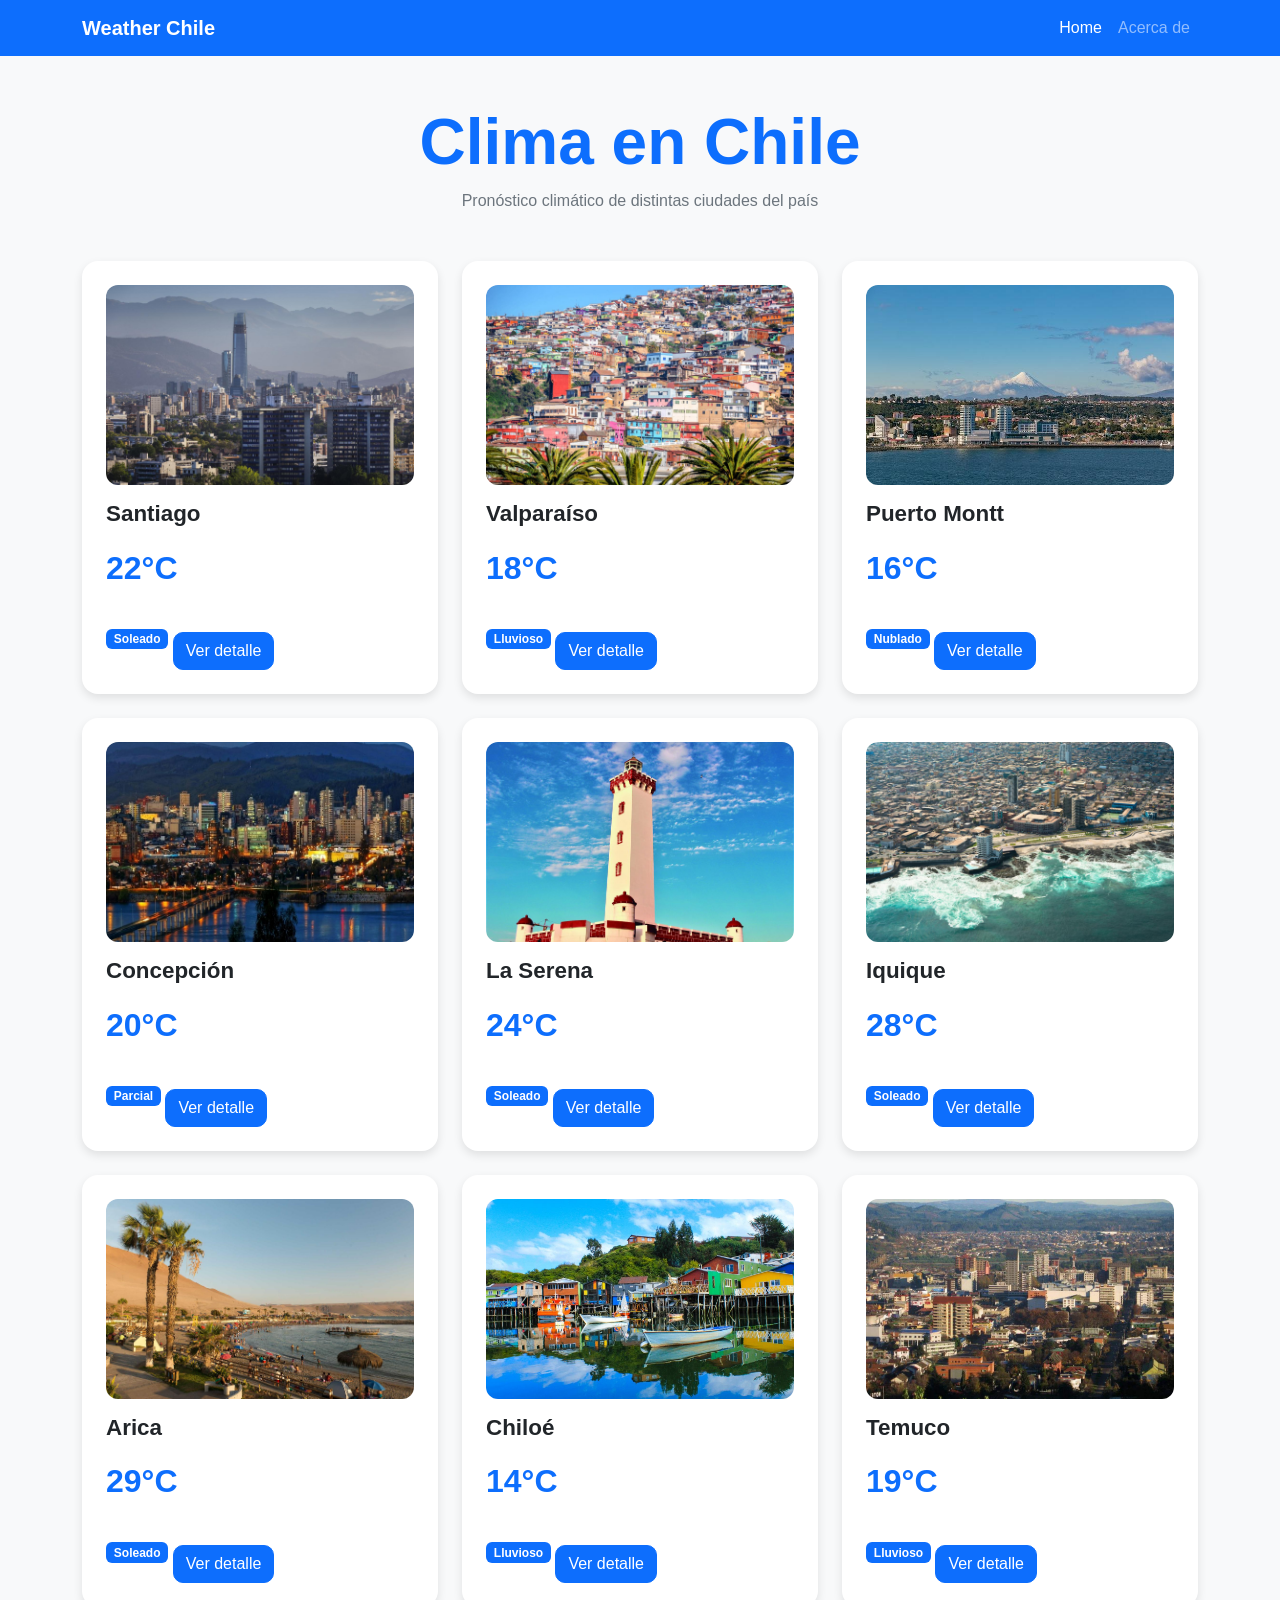
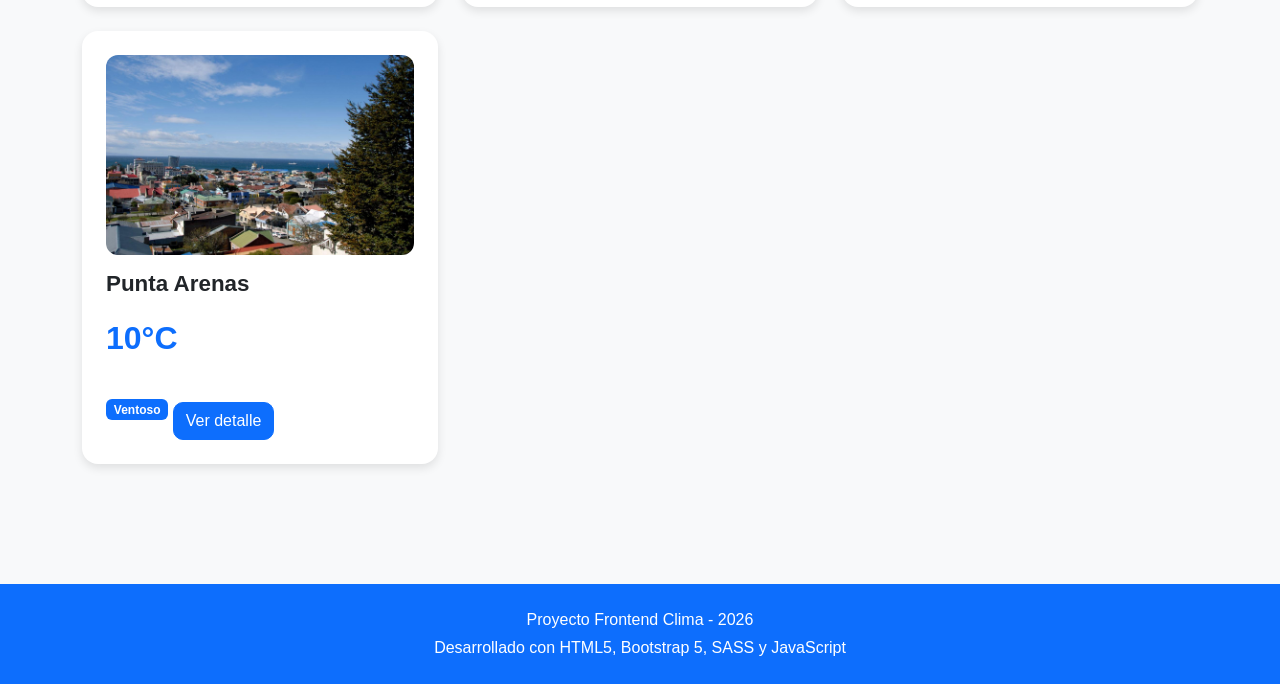
==== index.html @ d23872a9 "refactorizacion interfaz" ====
<!doctype html>
<html lang="es">
    <head>
        <meta charset="UTF-8" />
        <meta name="viewport" content="width=device-width, initial-scale=1.0" />

        <title>Weather Chile App</title>

        <link
            href="https://cdn.jsdelivr.net/npm/bootstrap@5.3.8/dist/css/bootstrap.min.css"
            rel="stylesheet"
            integrity="sha384-sRIl4kxILFvY47J16cr9ZwB07vP4J8+LH7qKQnuqkuIAvNWLzeN8tE5YBujZqJLB"
            crossorigin="anonymous"
        />

        <link rel="stylesheet" href="assets/css/main.css" />
    </head>

    <body class="weather-app">
        <header class="weather-app__header">
            <nav class="navbar navbar-expand-lg navbar-dark bg-primary">
                <div class="container">
                    <a class="navbar-brand fw-bold" href="index.html">
                        Weather Chile
                    </a>

                    <button
                        class="navbar-toggler"
                        type="button"
                        data-bs-toggle="collapse"
                        data-bs-target="#navbarNav"
                    >
                        <span class="navbar-toggler-icon"></span>
                    </button>

                    <div class="collapse navbar-collapse" id="navbarNav">
                        <ul class="navbar-nav ms-auto">
                            <li class="nav-item">
                                <a class="nav-link active" href="index.html">
                                    Home
                                </a>
                            </li>

                            <li class="nav-item">
                                <a class="nav-link" href="about.html">
                                    Acerca de
                                </a>
                            </li>
                        </ul>
                    </div>
                </div>
            </nav>
        </header>

        <main class="weather-app__content container py-5">
            <section class="text-center mb-5">
                <h1 class="weather-app__title display-3">Clima en Chile</h1>

                <p class="weather-app__subtitle">
                    Pronóstico climático de distintas ciudades del país
                </p>
            </section>

            <section>
                <div class="row" id="cities-container"></div>
            </section>
        </main>

        <footer class="weather-app__footer text-center py-4">
            <p class="mb-1">Proyecto Frontend Clima - 2026</p>

            <p class="mb-0">
                Desarrollado con HTML5, Bootstrap 5, SASS y JavaScript
            </p>
        </footer>

        <script src="assets/js/app.js"></script>

        <script
            src="https://cdn.jsdelivr.net/npm/bootstrap@5.3.8/dist/js/bootstrap.bundle.min.js"
            integrity="sha384-FKyoEForCGlyvwx9Hj09JcYn3nv7wiPVlz7YYwJrWVcXK/BmnVDxM+D2scQbITxI"
            crossorigin="anonymous"
        ></script>
    </body>
</html>
---- assets/css/main.css ----
* {
  margin: 0;
  padding: 0;
  box-sizing: border-box;
}

body {
  background-color: #f8f9fa;
  font-family: Arial, Helvetica, sans-serif;
}

.weather-app__title {
  color: #0d6efd;
  font-weight: bold;
}

.weather-app__subtitle {
  color: #6c757d;
}

.weather-app__footer {
  background-color: #0d6efd;
  color: #ffffff;
  margin-top: 3rem;
}

.place-card {
  background-color: #ffffff;
  border-radius: 16px;
  padding: 1.5rem;
  box-shadow: 0 4px 10px rgba(0, 0, 0, 0.1);
  transition: 0.2s;
  height: 100%;
}
.place-card:hover {
  transform: translateY(-5px);
}
.place-card__image {
  width: 100%;
  height: 200px;
  -o-object-fit: cover;
     object-fit: cover;
  border-radius: 12px;
  margin-bottom: 1rem;
}
.place-card__name {
  font-size: 1.4rem;
  font-weight: bold;
  margin-bottom: 1rem;
}
.place-card__temp {
  font-size: 2rem;
  font-weight: bold;
  color: #0d6efd;
}

.weather-button {
  border-radius: 10px;
}

.weather-detail {
  background-color: #ffffff;
  padding: 2rem;
  border-radius: 16px;
  box-shadow: 0 4px 10px rgba(0, 0, 0, 0.1);
}/*# sourceMappingURL=main.css.map */
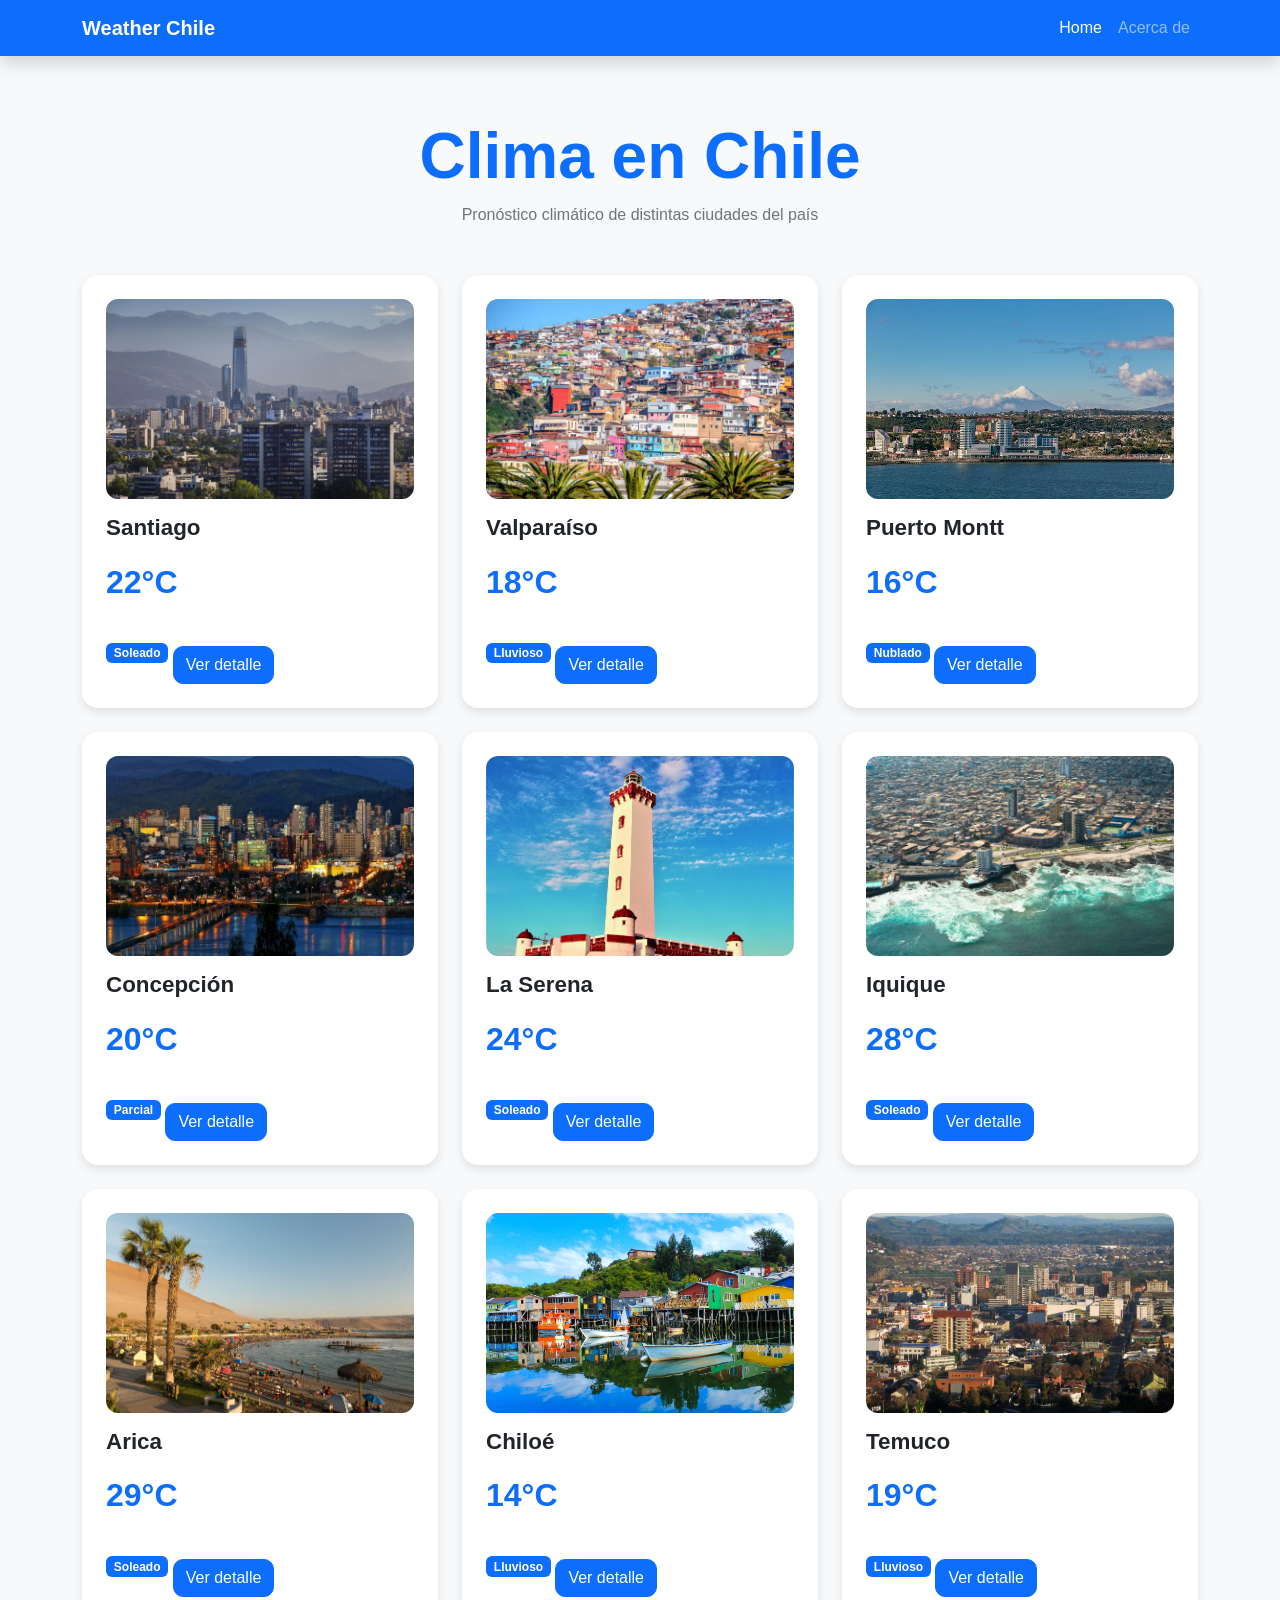
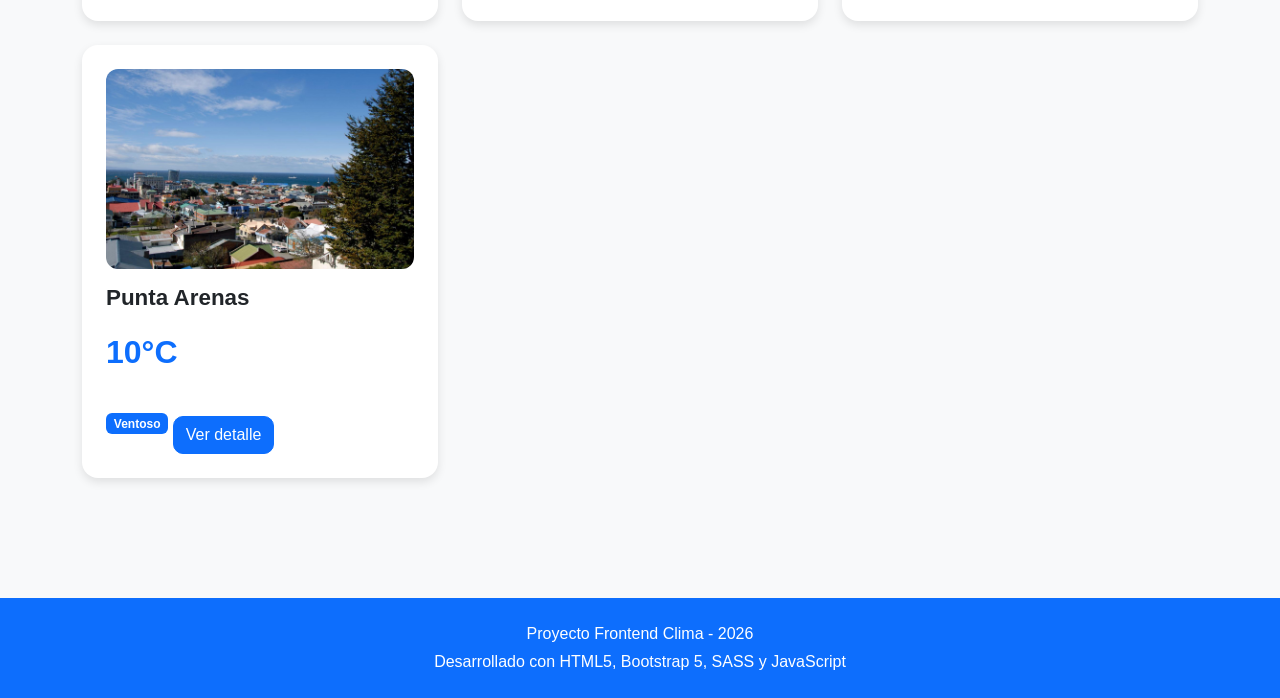
==== commit 798fa69a: "mejora navegacion con nabvar fijo" ====
--- a/index.html
+++ b/index.html
@@ -18,7 +18,9 @@
 
     <body class="weather-app">
         <header class="weather-app__header">
-            <nav class="navbar navbar-expand-lg navbar-dark bg-primary">
+            <nav
+                class="navbar navbar-expand-lg navbar-dark bg-primary fixed-top shadow"
+            >
                 <div class="container">
                     <a class="navbar-brand fw-bold" href="index.html">
                         Weather Chile
--- a/assets/css/main.css
+++ b/assets/css/main.css
@@ -5,6 +5,7 @@
 }
 
 body {
+  padding-top: 70px;
   background-color: #f8f9fa;
   font-family: Arial, Helvetica, sans-serif;
 }
